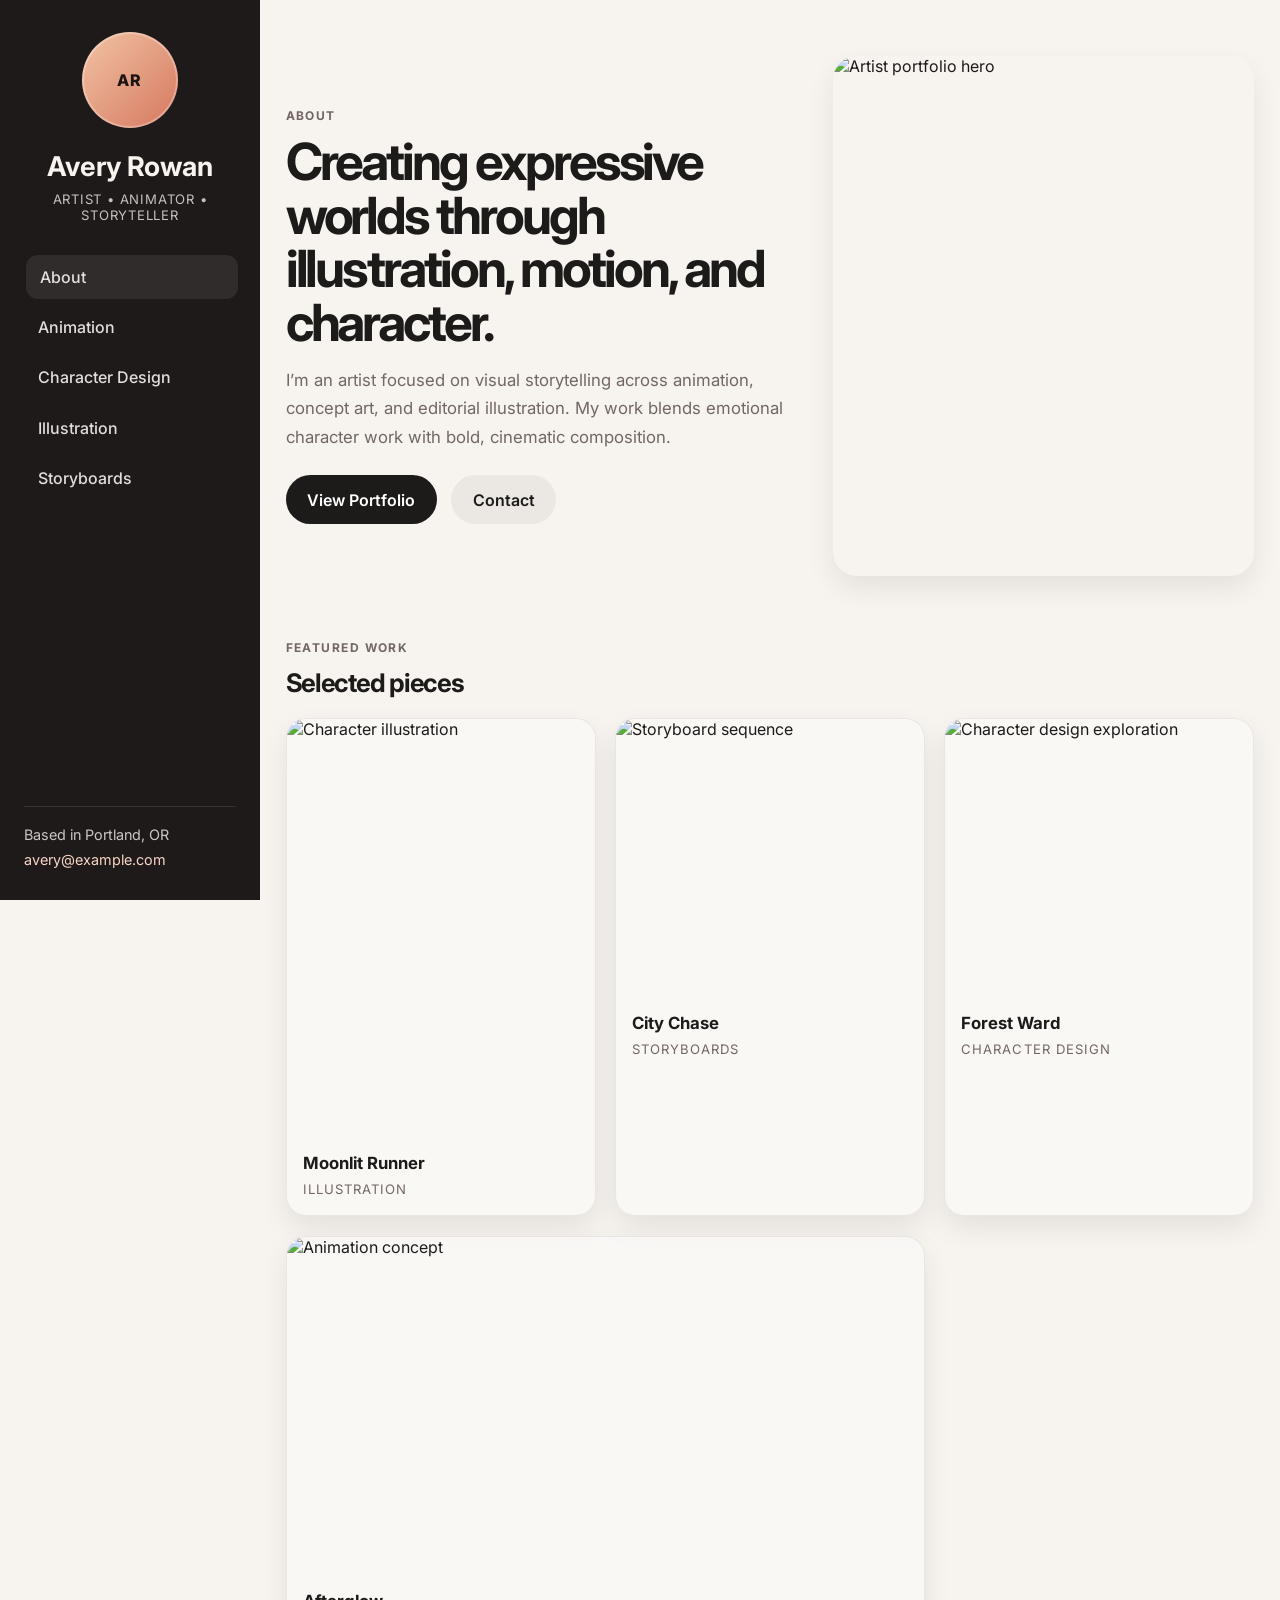
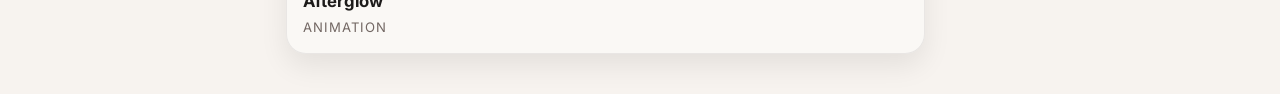
==== index.html @ f7b7458a "Code" ====
<!DOCTYPE html>
<html lang="en">
  <head>
    <meta charset="UTF-8" />
    <meta name="viewport" content="width=device-width, initial-scale=1.0" />
    <title>Avery Rowan | About</title>
    <link rel="preconnect" href="https://fonts.googleapis.com" />
    <link rel="preconnect" href="https://fonts.gstatic.com" crossorigin />
    <link
      href="https://fonts.googleapis.com/css2?family=Inter:wght@400;500;600;700;800&display=swap"
      rel="stylesheet"
    />
    <link rel="stylesheet" href="styles.css" />
  </head>
  <body>
    <div class="app-shell">
      <aside class="sidebar">
        <div class="avatar-wrap">
          <div class="avatar">AR</div>
        </div>

        <div class="brand-block">
          <h1>Avery Rowan</h1>
          <p>Artist • Animator • Storyteller</p>
        </div>

        <nav class="nav" aria-label="Main navigation">
          <a class="active" href="index.html">About</a>
          <a href="animation.html">Animation</a>
          <a href="character-design.html">Character Design</a>
          <a href="illustration.html">Illustration</a>
          <a href="storyboards.html">Storyboards</a>
        </nav>

        <div class="sidebar-meta">
          <p>Based in Portland, OR</p>
          <a href="mailto:avery@example.com">avery@example.com</a>
        </div>
      </aside>

      <main class="content">
        <header class="mobile-header">
          <div class="mobile-brand">
            <div class="avatar small">AR</div>
            <div>
              <strong>Avery Rowan</strong>
            </div>
          </div>
          <button class="nav-toggle" aria-label="Open menu">
            <span></span>
            <span></span>
            <span></span>
          </button>
        </header>

        <section class="hero">
          <div class="hero-copy">
            <p class="eyebrow">About</p>
            <h2>Creating expressive worlds through illustration, motion, and character.</h2>
            <p>
              I’m an artist focused on visual storytelling across animation, concept
              art, and editorial illustration. My work blends emotional character work
              with bold, cinematic composition.
            </p>
            <div class="cta-row">
              <a class="button primary" href="illustration.html">View Portfolio</a>
              <a class="button secondary" href="mailto:avery@example.com">Contact</a>
            </div>
          </div>

          <div class="hero-image">
            <img
              src="https://images.unsplash.com/photo-1524504388940-b1c1722653e1?auto=format&fit=crop&w=900&q=80"
              alt="Artist portfolio hero"
            />
          </div>
        </section>

        <section class="featured">
          <div class="section-heading">
            <p class="eyebrow">Featured Work</p>
            <h3>Selected pieces</h3>
          </div>

          <div class="gallery-grid">
            <article class="gallery-card tall">
              <img
                src="https://images.unsplash.com/photo-1516321165247-4aa89a48be28?auto=format&fit=crop&w=900&q=80"
                alt="Character illustration"
              />
              <div class="card-caption">
                <h4>Moonlit Runner</h4>
                <span>Illustration</span>
              </div>
            </article>

            <article class="gallery-card">
              <img
                src="https://images.unsplash.com/photo-1500530855697-b586d89ba3ee?auto=format&fit=crop&w=900&q=80"
                alt="Storyboard sequence"
              />
              <div class="card-caption">
                <h4>City Chase</h4>
                <span>Storyboards</span>
              </div>
            </article>

            <article class="gallery-card">
              <img
                src="https://images.unsplash.com/photo-1517849845537-4d257902454a?auto=format&fit=crop&w=900&q=80"
                alt="Character design exploration"
              />
              <div class="card-caption">
                <h4>Forest Ward</h4>
                <span>Character Design</span>
              </div>
            </article>

            <article class="gallery-card wide">
              <img
                src="https://images.unsplash.com/photo-1522202176988-66273c2fd55f?auto=format&fit=crop&w=1200&q=80"
                alt="Animation concept"
              />
              <div class="card-caption">
                <h4>Afterglow</h4>
                <span>Animation</span>
              </div>
            </article>
          </div>
        </section>
      </main>
    </div>

    <script src="script.js"></script>
  </body>
</html>
---- styles.css ----
:root {
  --bg: #f7f3ef;
  --panel: #f2e9e0;
  --sidebar: #1f1a1a;
  --sidebar-text: #f7f3ef;
  --muted: #726763;
  --text: #1d1b1a;
  --card-shadow: 0 12px 28px rgba(0, 0, 0, 0.08);
  --border: rgba(29, 27, 26, 0.08);
  --accent: #d5785f;
  --accent-soft: #eed6cb;
}

* {
  box-sizing: border-box;
}

html {
  scroll-behavior: smooth;
}

body {
  margin: 0;
  font-family: "Inter", sans-serif;
  background: var(--bg);
  color: var(--text);
}

img {
  max-width: 100%;
  display: block;
}

a {
  color: inherit;
  text-decoration: none;
}

button {
  font: inherit;
}

.app-shell {
  display: grid;
  grid-template-columns: 260px minmax(0, 1fr);
  min-height: 100vh;
}

.sidebar {
  background: var(--sidebar);
  color: var(--sidebar-text);
  padding: 2rem 1.5rem;
  position: sticky;
  top: 0;
  height: 100vh;
  display: flex;
  flex-direction: column;
}

.avatar-wrap {
  display: flex;
  justify-content: center;
  margin-bottom: 1.4rem;
}

.avatar {
  width: 96px;
  height: 96px;
  border-radius: 50%;
  background: linear-gradient(135deg, #f2c3a4, #d5785f);
  color: #1b1414;
  display: grid;
  place-items: center;
  font-weight: 800;
  letter-spacing: 0.08em;
  box-shadow: inset 0 0 0 2px rgba(255, 255, 255, 0.28);
}

.avatar.small {
  width: 48px;
  height: 48px;
  font-size: 0.8rem;
}

.brand-block {
  text-align: center;
  margin-bottom: 2rem;
}

.brand-block h1 {
  margin: 0;
  font-size: 1.7rem;
  font-weight: 700;
}

.brand-block p {
  margin: 0.45rem 0 0;
  color: rgba(247, 243, 239, 0.77);
  font-size: 0.82rem;
  letter-spacing: 0.06em;
  text-transform: uppercase;
}

.nav {
  display: flex;
  flex-direction: column;
  gap: 0.4rem;
  margin-bottom: auto;
}

.nav a {
  padding: 0.75rem 0.9rem;
  border-radius: 12px;
  color: rgba(247, 243, 239, 0.9);
  font-weight: 500;
  transition: background 0.2s ease, transform 0.2s ease;
}

.nav a:hover,
.nav a.active {
  background: rgba(255, 255, 255, 0.08);
  transform: translateX(2px);
}

.sidebar-meta {
  margin-top: 2rem;
  border-top: 1px solid rgba(255, 255, 255, 0.1);
  padding-top: 1.2rem;
  color: rgba(247, 243, 239, 0.8);
  font-size: 0.9rem;
}

.sidebar-meta p {
  margin: 0 0 0.5rem;
}

.sidebar-meta a {
  color: #f7d5c6;
}

.content {
  padding: 2.5rem clamp(1rem, 2vw, 2rem);
}

.mobile-header {
  display: none;
  align-items: center;
  justify-content: space-between;
  padding: 0.75rem 0 1.2rem;
}

.mobile-brand {
  display: flex;
  align-items: center;
  gap: 0.8rem;
}

.nav-toggle {
  width: 46px;
  height: 46px;
  border: 1px solid var(--border);
  background: rgba(255, 255, 255, 0.45);
  border-radius: 12px;
  display: flex;
  flex-direction: column;
  justify-content: center;
  align-items: center;
  gap: 5px;
  cursor: pointer;
}

.nav-toggle span {
  display: block;
  width: 18px;
  height: 2px;
  background: var(--text);
  border-radius: 999px;
}

.hero {
  display: grid;
  grid-template-columns: 1.1fr 0.9fr;
  gap: 2rem;
  align-items: center;
  padding: 1rem 0 2rem;
}

.eyebrow {
  margin: 0 0 0.75rem;
  text-transform: uppercase;
  letter-spacing: 0.12em;
  color: var(--muted);
  font-size: 0.75rem;
  font-weight: 700;
}

.hero-copy h2,
.page-intro h2 {
  margin: 0;
  font-size: clamp(2rem, 4vw, 3.4rem);
  line-height: 1.05;
  letter-spacing: -0.06em;
}

.hero-copy p:not(.eyebrow) {
  margin-top: 1rem;
  color: var(--muted);
  font-size: 1.05rem;
  line-height: 1.7;
}

.cta-row {
  display: flex;
  flex-wrap: wrap;
  gap: 0.9rem;
  margin-top: 1.5rem;
}

.button {
  display: inline-flex;
  align-items: center;
  justify-content: center;
  padding: 0.9rem 1.35rem;
  border-radius: 999px;
  font-weight: 600;
  transition: transform 0.2s ease, opacity 0.2s ease;
}

.button:hover {
  transform: translateY(-1px);
}

.button.primary {
  background: var(--text);
  color: #fff;
}

.button.secondary {
  background: rgba(29, 27, 26, 0.05);
  color: var(--text);
}

.hero-image img {
  width: 100%;
  height: 520px;
  object-fit: cover;
  border-radius: 24px;
  box-shadow: var(--card-shadow);
}

.featured,
.about,
.page-intro {
  margin-top: 2rem;
}

.section-heading {
  margin-bottom: 1.25rem;
}

.section-heading h3 {
  margin: 0;
  font-size: clamp(1.5rem, 2vw, 2.1rem);
  letter-spacing: -0.05em;
}

.gallery-grid {
  display: grid;
  grid-template-columns: repeat(3, minmax(0, 1fr));
  gap: 1.2rem;
}

.gallery-card {
  background: rgba(255, 255, 255, 0.4);
  border: 1px solid var(--border);
  border-radius: 20px;
  overflow: hidden;
  box-shadow: var(--card-shadow);
}

.gallery-card img {
  width: 100%;
  height: 280px;
  object-fit: cover;
}

.gallery-card.tall img {
  height: 420px;
}

.gallery-card.wide {
  grid-column: span 2;
}

.gallery-card.wide img {
  height: 340px;
}

.card-caption {
  padding: 0.9rem 1rem 1.1rem;
}

.card-caption h4 {
  margin: 0 0 0.28rem;
  font-size: 1.05rem;
}

.card-caption span {
  color: var(--muted);
  font-size: 0.82rem;
  text-transform: uppercase;
  letter-spacing: 0.08em;
}

.about-grid {
  display: grid;
  grid-template-columns: repeat(2, minmax(0, 1fr));
  gap: 1.2rem;
  margin-top: 1.2rem;
}

.about-grid > div {
  background: rgba(255, 255, 255, 0.4);
  border: 1px solid var(--border);
  border-radius: 20px;
  padding: 1.3rem;
}

.about-grid h4 {
  margin-top: 0;
  font-size: 1.15rem;
}

.about-grid p {
  margin: 0;
  color: var(--muted);
  line-height: 1.7;
}

.portfolio {
  margin-top: 1rem;
}

@media (max-width: 980px) {
  .app-shell {
    grid-template-columns: 1fr;
  }

  .sidebar {
    position: relative;
    height: auto;
    padding-bottom: 1rem;
  }

  .nav {
    display: none;
  }

  .sidebar.open .nav {
    display: flex;
    margin-top: 1rem;
  }

  .sidebar-meta {
    margin-top: 1.2rem;
  }

  .mobile-header {
    display: flex;
  }

  .hero {
    grid-template-columns: 1fr;
  }

  .gallery-grid {
    grid-template-columns: repeat(2, minmax(0, 1fr));
  }

  .gallery-card.wide {
    grid-column: span 2;
  }
}

@media (max-width: 640px) {
  .content {
    padding-top: 1rem;
  }

  .gallery-grid,
  .about-grid {
    grid-template-columns: 1fr;
  }

  .gallery-card.wide {
    grid-column: span 1;
  }

  .hero-image img {
    height: 320px;
  }
}
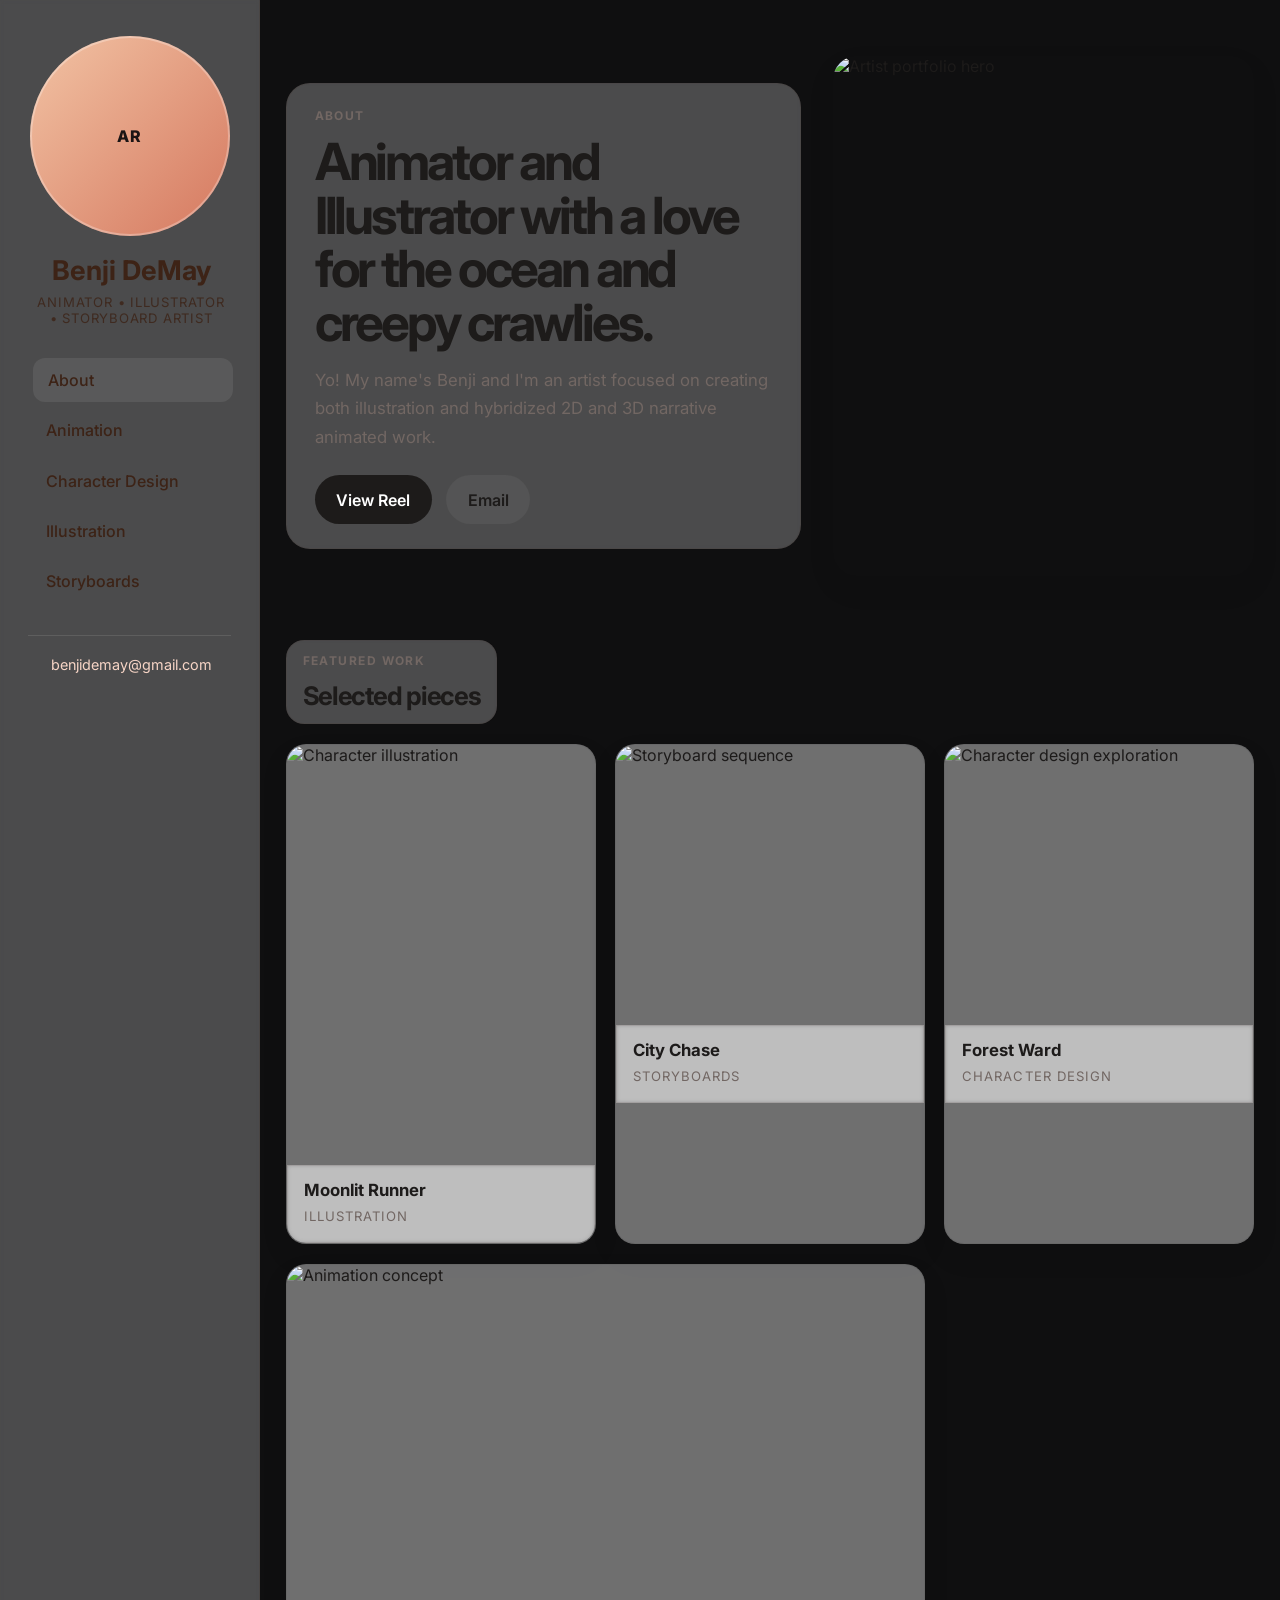
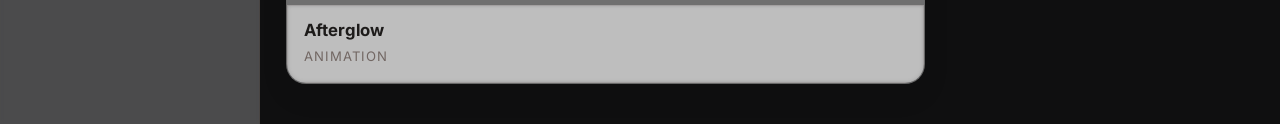
==== commit 37a5e8dd: "Updates" ====
--- a/index.html
+++ b/index.html
@@ -3,7 +3,7 @@
   <head>
     <meta charset="UTF-8" />
     <meta name="viewport" content="width=device-width, initial-scale=1.0" />
-    <title>Avery Rowan | About</title>
+    <title>Benji DeMay | About</title>
     <link rel="preconnect" href="https://fonts.googleapis.com" />
     <link rel="preconnect" href="https://fonts.gstatic.com" crossorigin />
     <link
@@ -20,8 +20,8 @@
         </div>
 
         <div class="brand-block">
-          <h1>Avery Rowan</h1>
-          <p>Artist • Animator • Storyteller</p>
+          <h1>Benji DeMay</h1>
+          <p>Animator • Illustrator • Storyboard Artist</p>
         </div>
 
         <nav class="nav" aria-label="Main navigation">
@@ -32,46 +32,59 @@
           <a href="storyboards.html">Storyboards</a>
         </nav>
 
-        <div class="sidebar-meta">
-          <p>Based in Portland, OR</p>
-          <a href="mailto:avery@example.com">avery@example.com</a>
+           <div class="sidebar-meta">
+        
+         <center> <a href="mailto:benjidemay@gmail.com">benjidemay@gmail.com</a></center>
         </div>
       </aside>
 
       <main class="content">
-        <header class="mobile-header">
-          <div class="mobile-brand">
-            <div class="avatar small">AR</div>
-            <div>
-              <strong>Avery Rowan</strong>
-            </div>
-          </div>
-          <button class="nav-toggle" aria-label="Open menu">
-            <span></span>
-            <span></span>
-            <span></span>
-          </button>
-        </header>
+    <header class="mobile-header">
+  <button class="nav-toggle" aria-label="Open menu">
+    <span></span>
+    <span></span>
+    <span></span>
+  </button>
+</header>
 
         <section class="hero">
-          <div class="hero-copy">
+          <div class="hero-copy"> 
+            
             <p class="eyebrow">About</p>
-            <h2>Creating expressive worlds through illustration, motion, and character.</h2>
+            <h2>Animator and Illustrator with a love for the ocean and creepy crawlies.</h2>
             <p>
-              I’m an artist focused on visual storytelling across animation, concept
-              art, and editorial illustration. My work blends emotional character work
-              with bold, cinematic composition.
+              Yo! My name's Benji and I'm an artist focused on creating both illustration and hybridized 2D and 3D narrative animated work.
             </p>
             <div class="cta-row">
-              <a class="button primary" href="illustration.html">View Portfolio</a>
-              <a class="button secondary" href="mailto:avery@example.com">Contact</a>
+              <a class="button primary" href="animation.html">View Reel</a>
+              <a class="button secondary" href="mailto:benjidemay@gmail.com">Email</a>
             </div>
+            
           </div>
 
           <div class="hero-image">
+            
             <img
               src="https://images.unsplash.com/photo-1524504388940-b1c1722653e1?auto=format&fit=crop&w=900&q=80"
-              alt="Artist portfolio hero"
+              alt="Artist portfolio hero" @media (max-width: 980px) {
+  .hero {
+    grid-template-columns: 1fr 1fr;
+    gap: 1rem;
+    align-items: center;
+  }
+
+  .hero-copy {
+    order: 1;
+  }
+
+  .hero-image {
+    order: 2;
+  }
+
+  .hero-image img {
+    height: 260px;
+  }
+}
             />
           </div>
         </section>
--- a/styles.css
+++ b/styles.css
@@ -22,8 +22,17 @@
 body {
   margin: 0;
   font-family: "Inter", sans-serif;
-  background: var(--bg);
   color: var(--text);
+  background-color: #0f0f10;
+ 
+
+  /* fixed background image, 1920x1080-style crop */
+  background-image:
+    url("https://github.com/PalmettoPeril/Benji-DeMay-Portfolio/blob/main/sketchbg.png?raw=true");
+  background-position: center center;
+  background-repeat: no-repeat;
+  background-size: cover;
+  background-attachment: fixed;
 }
 
 img {
@@ -47,25 +56,91 @@
 }
 
 .sidebar {
-  background: var(--sidebar);
-  color: var(--sidebar-text);
-  padding: 2rem 1.5rem;
-  position: sticky;
-  top: 0;
-  height: 100vh;
-  display: flex;
-  flex-direction: column;
+  background: rgba(255, 255, 255, 0.25);
+  backdrop-filter: blur(2px);
+  -webkit-backdrop-filter: blur(2px);
+  border-right: 1px solid rgba(61, 35, 22, 0.15);
+  color: #3d2316;
+
+  padding-top: 2.25rem;
+  padding-left: 1.75rem;
+  padding-right: 1.75rem;
 }
 
 .avatar-wrap {
   display: flex;
   justify-content: center;
-  margin-bottom: 1.4rem;
+  align-items: center;
+  width: 100%;
+}
+
+.mobile-header {
+  display: flex;
+  align-items: center;
+  justify-content: center;
+  position: relative;
+  width: 100%;
+}
+
+.mobile-brand {
+  display: flex;
+  align-items: center;
+  justify-content: center;
+  gap: 0.8rem;
+  flex: 1;
+}
+
+.nav-toggle {
+  position: absolute;
+  right: 0;
+}
+
+.brand-block {
+  text-align: left;
+  margin-top: 1.1rem;
+  margin-left: 0.2rem;
+}
+
+.nav {
+  margin-top: 1.5rem;
+  padding-left: 0.2rem;
+}
+
+.sidebar-meta {
+  margin-top: 2rem;
+  padding-left: 0.2rem;
+  border-top: 1px solid rgba(61, 35, 22, 0.12);
+}
+
+.brand-block h1,
+.brand-block p,
+.nav a,
+.sidebar-meta,
+.sidebar-meta a {
+  color: #3d2316;
+}
+
+.brand-block p {
+  opacity: 0.8;
+}
+
+.nav a {
+  color: #3d2316;
+}
+
+.nav a:hover,
+.nav a.active {
+  background: rgba(61, 35, 22, 0.08);
+  color: #3d2316;
+}
+
+.sidebar-meta a {
+  color: #3d2316;
 }
 
 .avatar {
-  width: 96px;
-  height: 96px;
+  width: 200px;
+  height: 200px;
   border-radius: 50%;
   background: linear-gradient(135deg, #f2c3a4, #d5785f);
   color: #1b1414;
@@ -95,7 +170,7 @@
 
 .brand-block p {
   margin: 0.45rem 0 0;
-  color: rgba(247, 243, 239, 0.77);
+  color: #3d2316;
   font-size: 0.82rem;
   letter-spacing: 0.06em;
   text-transform: uppercase;
@@ -111,7 +186,7 @@
 .nav a {
   padding: 0.75rem 0.9rem;
   border-radius: 12px;
-  color: rgba(247, 243, 239, 0.9);
+  color: #3d2316;
   font-weight: 500;
   transition: background 0.2s ease, transform 0.2s ease;
 }
@@ -126,7 +201,7 @@
   margin-top: 2rem;
   border-top: 1px solid rgba(255, 255, 255, 0.1);
   padding-top: 1.2rem;
-  color: rgba(247, 243, 239, 0.8);
+  color: #3d2316;
   font-size: 0.9rem;
 }
 
@@ -208,6 +283,47 @@
   font-size: 1.05rem;
   line-height: 1.7;
 }
+.hero-copy,
+.page-intro,
+.section-heading,
+.gallery-card,
+.about-grid > div,
+.card-caption {
+  background: rgba(255, 255, 255, 0.25);
+  backdrop-filter: blur(2px);
+  -webkit-backdrop-filter: blur(2px);
+  border: 1px solid rgba(61, 35, 22, 0.08);
+}
+
+.hero-copy {
+  padding: 1.5rem 1.75rem;
+  border-radius: 24px;
+}
+
+.page-intro {
+  padding: 1.25rem 1.5rem;
+  border-radius: 22px;
+}
+
+.section-heading {
+  padding: 0.75rem 1rem;
+  border-radius: 18px;
+  display: inline-block;
+}
+
+.gallery-card {
+  background: rgba(255, 255, 255, 0.25);
+}
+
+.card-caption {
+  border-top: 1px solid rgba(61, 35, 22, 0.08);
+  border-radius: 0;
+}
+
+.about-grid > div {
+  border-radius: 20px;
+  padding: 1.3rem;
+}
 
 .cta-row {
   display: flex;
@@ -236,7 +352,7 @@
 }
 
 .button.secondary {
-  background: rgba(29, 27, 26, 0.05);
+  background: rgba(255, 245, 241, 0.05);
   color: var(--text);
 }
 
@@ -386,6 +502,57 @@
   .content {
     padding-top: 1rem;
   }
+  .content {
+  background: rgba(255, 255, 255, 0.12);
+  border-radius: 0;
+}
+
+.hero-copy,
+.page-intro,
+.section-heading,
+.gallery-card,
+.about-grid > div,
+.card-caption {
+  background: rgba(255, 255, 255, 0.25);
+  backdrop-filter: blur(2px);
+  -webkit-backdrop-filter: blur(2px);
+  border: 1px solid rgba(61, 35, 22, 0.08);
+}
+
+.hero-copy {
+  padding: 1.5rem 1.75rem;
+  border-radius: 24px;
+}
+
+.page-intro {
+  padding: 1.25rem 1.5rem;
+  border-radius: 22px;
+}
+
+.section-heading {
+  padding: 0.75rem 1rem;
+  border-radius: 18px;
+  display: inline-block;
+}
+
+.gallery-card {
+  background: rgba(255, 255, 255, 0.25);
+}
+
+.gallery-card img {
+  background: rgba(255, 255, 255, 0.2);
+}
+
+.card-caption {
+  border-top: 1px solid rgba(61, 35, 22, 0.08);
+  border-radius: 0;
+}
+
+.about-grid > div {
+  border-radius: 20px;
+  padding: 1.3rem;
+}
+
 
   .gallery-grid,
   .about-grid {
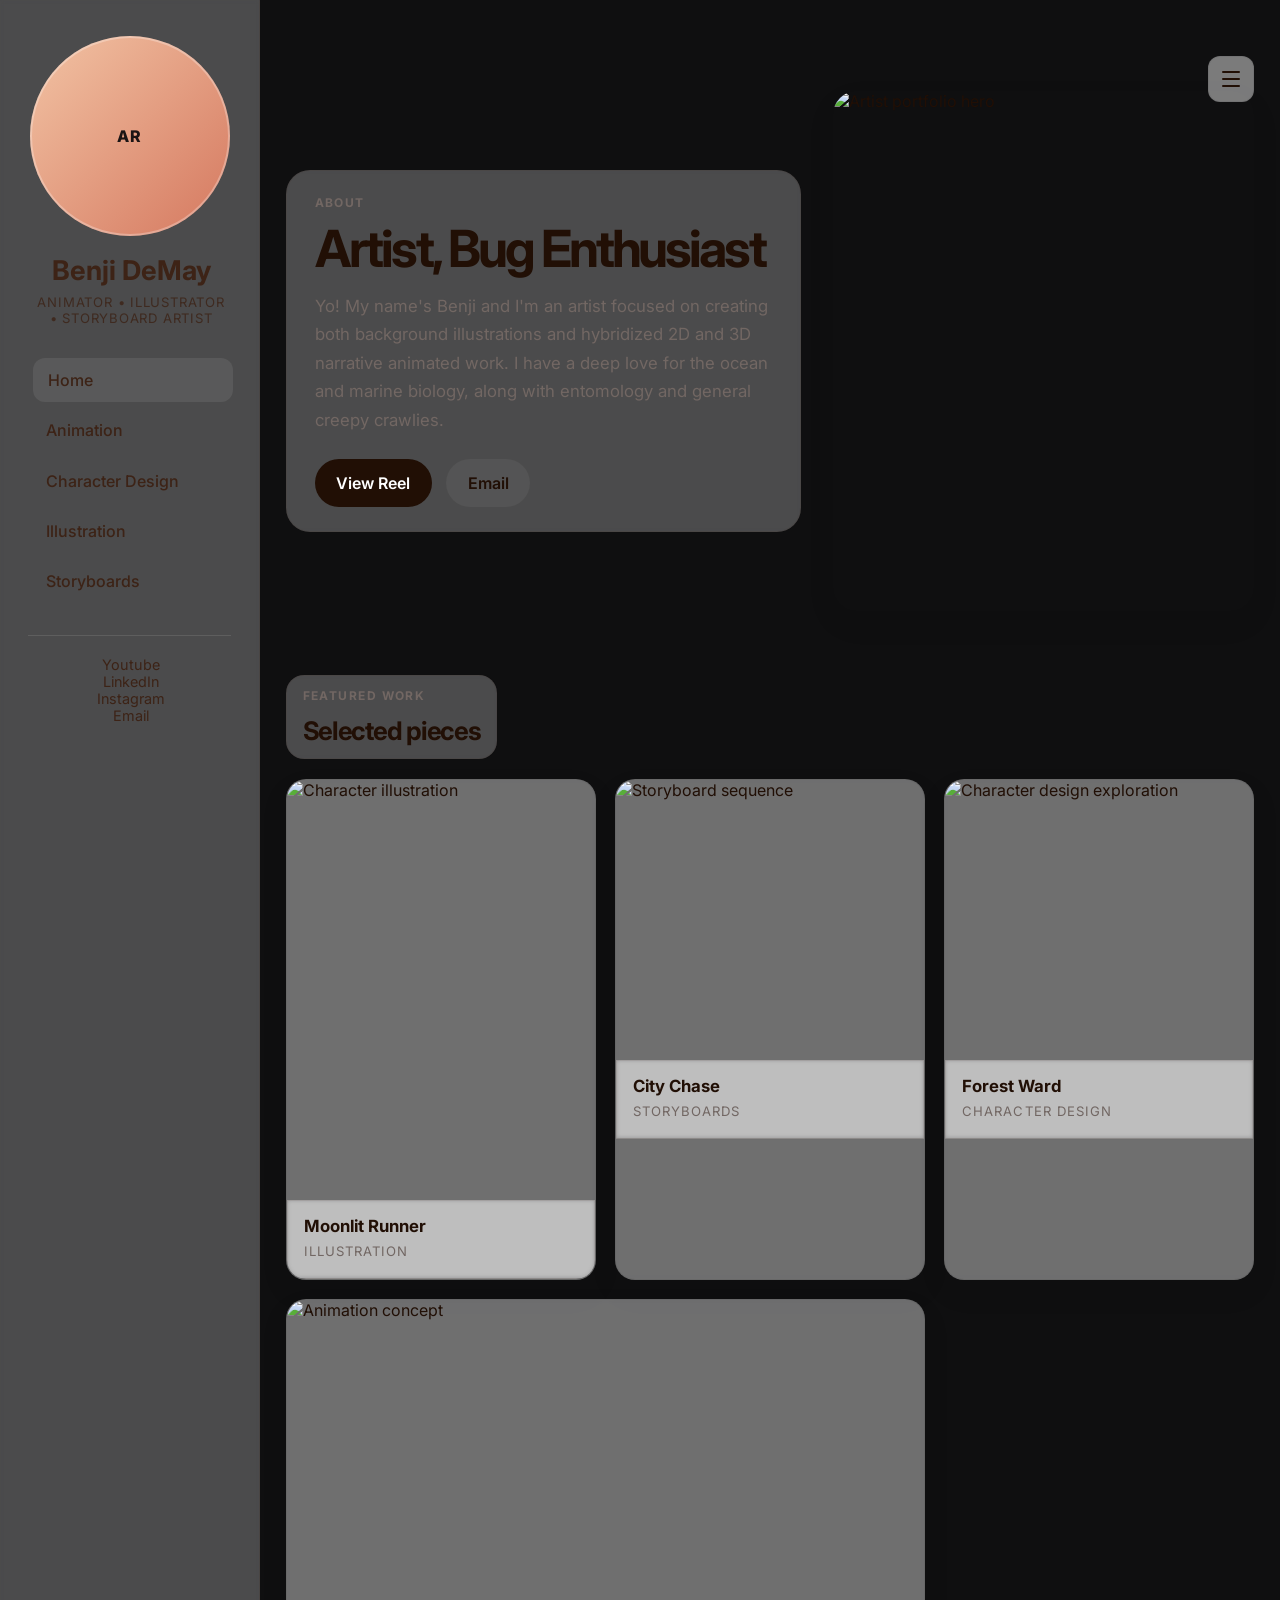
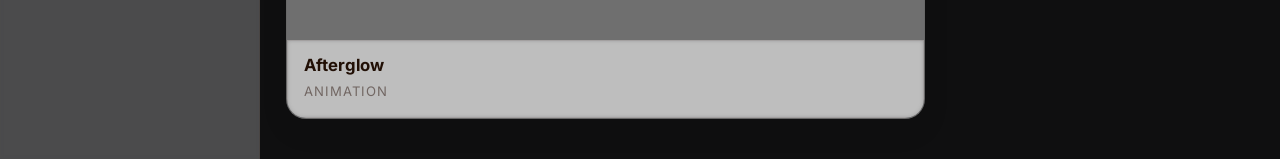
==== commit de14257f: "Update" ====
--- a/index.html
+++ b/index.html
@@ -25,7 +25,7 @@
         </div>
 
         <nav class="nav" aria-label="Main navigation">
-          <a class="active" href="index.html">About</a>
+          <a class="active" href="index.html">Home</a>
           <a href="animation.html">Animation</a>
           <a href="character-design.html">Character Design</a>
           <a href="illustration.html">Illustration</a>
@@ -34,7 +34,10 @@
 
            <div class="sidebar-meta">
         
-         <center> <a href="mailto:benjidemay@gmail.com">benjidemay@gmail.com</a></center>
+         <center> <a href="https://www.youtube.com/@palmettoperil6049">Youtube</a></center>
+         <center> <a href="https://www.linkedin.com/in/benji-demay-235401294/">LinkedIn</a></center>
+         <center> <a href="https://www.instagram.com/palmettoperil/?hl=en">Instagram</a></center>
+         <center> <a href="mailto:benjidemay@gmail.com">Email</a></center>
         </div>
       </aside>
 
@@ -51,9 +54,10 @@
           <div class="hero-copy"> 
             
             <p class="eyebrow">About</p>
-            <h2>Animator and Illustrator with a love for the ocean and creepy crawlies.</h2>
+            <h2>Artist, Bug Enthusiast</h2>
             <p>
-              Yo! My name's Benji and I'm an artist focused on creating both illustration and hybridized 2D and 3D narrative animated work.
+              Yo! My name's Benji and I'm an artist focused on creating both background illustrations and hybridized 2D and 3D narrative animated work.
+              I have a deep love for the ocean and marine biology, along with entomology and general creepy crawlies.
             </p>
             <div class="cta-row">
               <a class="button primary" href="animation.html">View Reel</a>
--- a/styles.css
+++ b/styles.css
@@ -2,14 +2,15 @@
   --bg: #f7f3ef;
   --panel: #f2e9e0;
   --sidebar: #1f1a1a;
-  --sidebar-text: #f7f3ef;
+  --sidebar-text:#1f1a1a;
   --muted: #726763;
-  --text: #1d1b1a;
+  --text: hwb(21 2% 87%);
   --card-shadow: 0 12px 28px rgba(0, 0, 0, 0.08);
   --border: rgba(29, 27, 26, 0.08);
   --accent: #d5785f;
-  --accent-soft: #eed6cb;
-}
+  --accent-soft: #1f1a1a;
+}
+
 
 * {
   box-sizing: border-box;
@@ -53,6 +54,17 @@
   display: grid;
   grid-template-columns: 260px minmax(0, 1fr);
   min-height: 100vh;
+}
+.sidebar-meta a,
+.nav a,
+.brand-block a {
+  color: #1b1414;
+}
+
+.sidebar-meta a:hover,
+.nav a:hover,
+.brand-block a:hover {
+  color: #bade1a;
 }
 
 .sidebar {
@@ -210,7 +222,7 @@
 }
 
 .sidebar-meta a {
-  color: #f7d5c6;
+  color: #3d2316;
 }
 
 .content {
@@ -218,10 +230,45 @@
 }
 
 .mobile-header {
+  display: block;
+  padding: 1rem 0 1.2rem;
+  text-align: center;
+}
+
+.mobile-header .avatar-wrap {
+  display: flex;
+  justify-content: center;
+  margin-bottom: 1rem;
+}
+
+.mobile-nav {
+  display: flex;
+  flex-direction: column;
+  gap: 0.5rem;
+  width: 100%;
+  background: rgba(255, 255, 255, 0.5);
+  backdrop-filter: blur(8px);
+  -webkit-backdrop-filter: blur(8px);
+  border: 1px solid rgba(61, 35, 22, 0.12);
+  border-radius: 18px;
+  padding: 0.75rem;
+}
+
+.mobile-nav a {
+  display: block;
+  text-align: center;
+  padding: 0.8rem 1rem;
+  color: #1f1a1a;
+  border-radius: 12px;
+}
+
+.mobile-nav a:hover,
+.mobile-nav a.active {
+  background: rgba(61, 35, 22, 0.08);
+}
+
+.nav-toggle {
   display: none;
-  align-items: center;
-  justify-content: space-between;
-  padding: 0.75rem 0 1.2rem;
 }
 
 .mobile-brand {
@@ -566,4 +613,88 @@
   .hero-image img {
     height: 320px;
   }
+ .video-row {
+  display: grid;
+  grid-template-columns: repeat(2, minmax(0, 1fr));
+  gap: 1.2rem;
+  margin-bottom: 1.2rem;
+}
+
+.gallery-card {
+  display: flex;
+  flex-direction: column;
+  height: 100%;
+  overflow: hidden;
+}
+
+.video-link {
+  position: relative;
+  display: block;
+  width: 100%;
+  height: 420px;
+  overflow: hidden;
+}
+
+.video-link img {
+  width: 100%;
+  height: 100%;
+  object-fit: cover;
+  display: block;
+}
+
+.card-caption {
+  margin-top: auto;
+  padding: 0.9rem 1rem 1.1rem;
+}
+}
+
+.video-link {
+  position: relative;
+  display: block;
+  width: 100%;
+  height: 420px;
+  overflow: hidden;
+  line-height: 0;
+}
+
+.video-link img {
+  width: 100%;
+  height: 100%;
+  object-fit: cover;
+  display: block;
+  vertical-align: top;
+}
+
+.play-button {
+  position: absolute;
+  inset: 50% auto auto 50%;
+  transform: translate(-50%, -50%);
+  width: 64px;
+  height: 64px;
+  border-radius: 50%;
+  background: rgba(255, 255, 255, 0.75);
+  color: #1d1b1a;
+  display: grid;
+  place-items: center;
+  font-size: 1.8rem;
+  font-weight: 700;
+  box-shadow: 0 10px 25px rgba(0, 0, 0, 0.16);
+}
+@media (min-width: 901px) {
+  .video-row {
+    display: grid;
+    grid-template-columns: repeat(2, minmax(0, 1fr));
+    gap: 1.2rem;
+    margin-bottom: 1.2rem;
+  }
+}
+
+@media (max-width: 900px) {
+  .video-row {
+    display: block;
+  }
+
+  .video-row > .gallery-card {
+    margin-bottom: 1.2rem;
+  }
 }
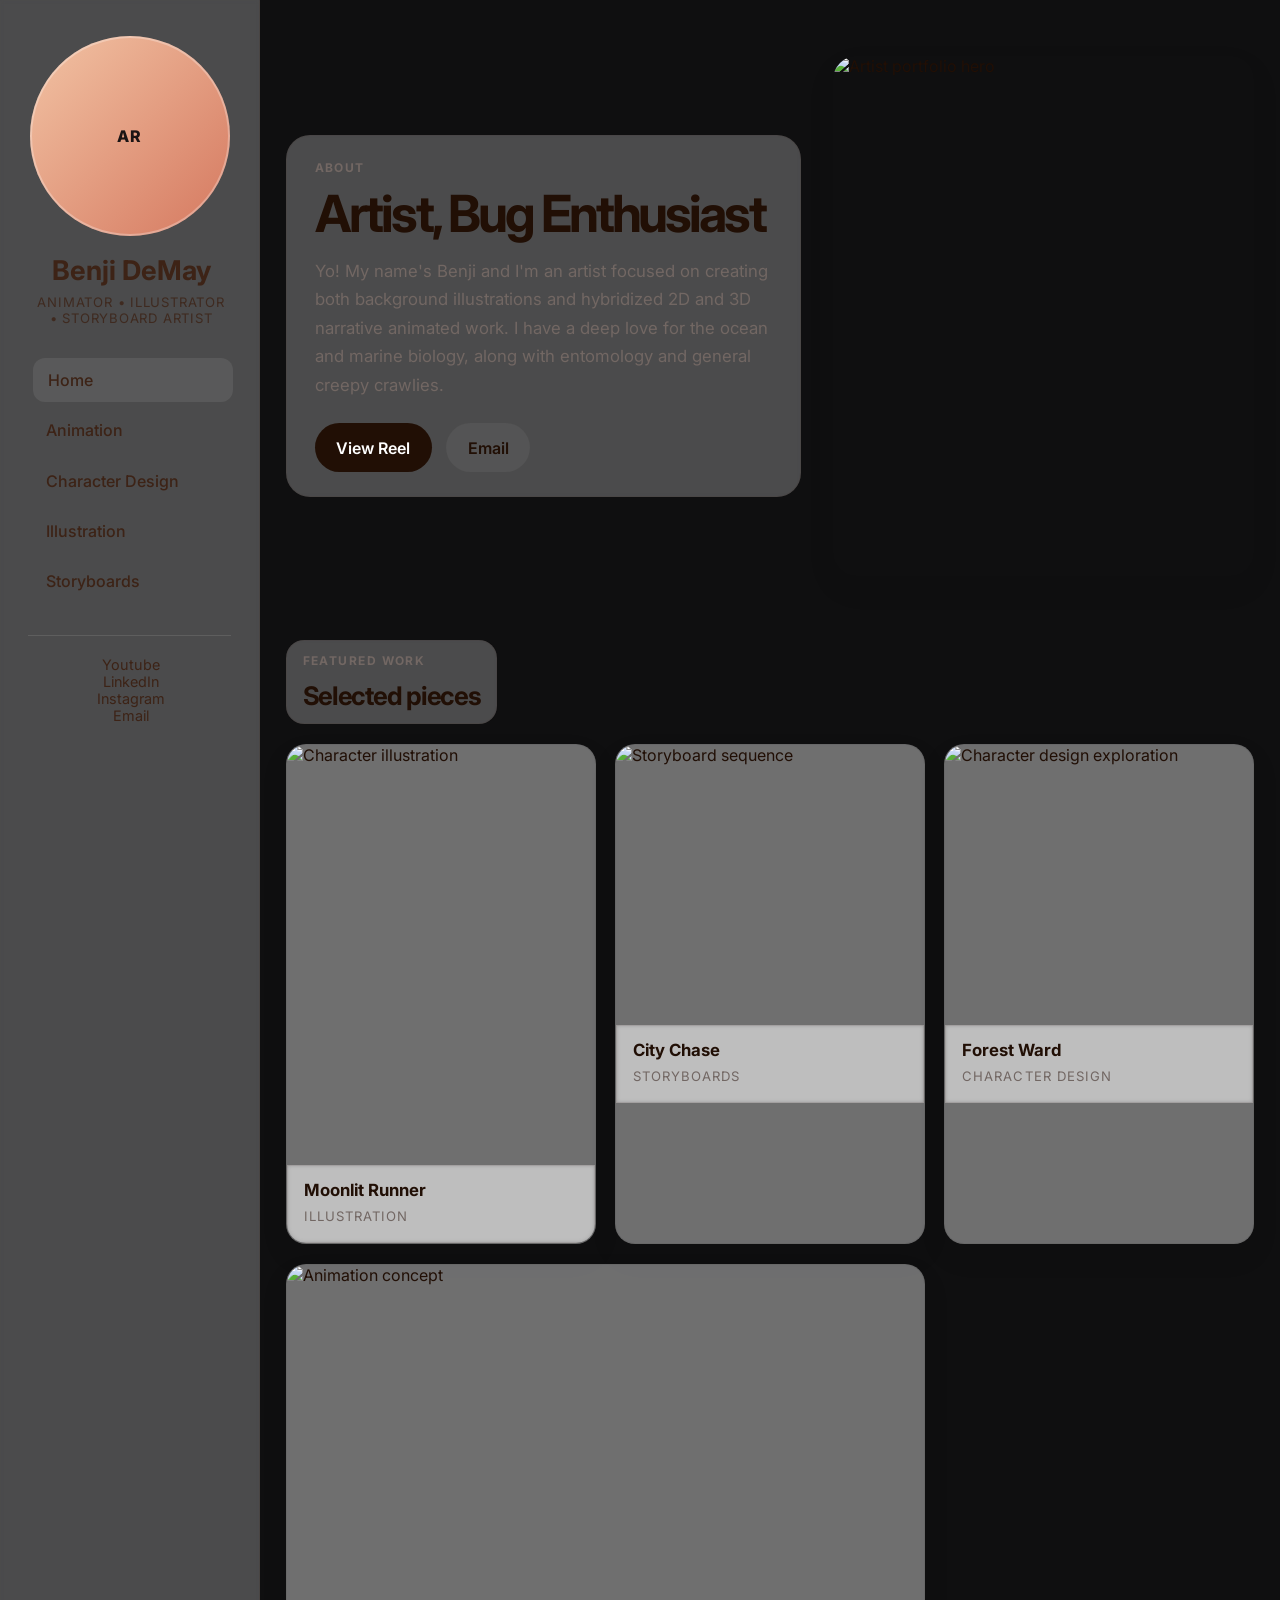
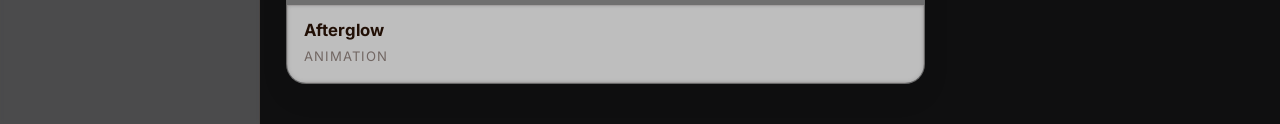
==== commit 9fdd47a5: "Update" ====
--- a/index.html
+++ b/index.html
@@ -54,8 +54,8 @@
           <div class="hero-copy"> 
             
             <p class="eyebrow">About</p>
-            <h2>Artist, Bug Enthusiast</h2>
-            <p>
+            <h2>Artist, Bug Enthusiast</h2> 
+            <p class="intro-text">
               Yo! My name's Benji and I'm an artist focused on creating both background illustrations and hybridized 2D and 3D narrative animated work.
               I have a deep love for the ocean and marine biology, along with entomology and general creepy crawlies.
             </p>
--- a/styles.css
+++ b/styles.css
@@ -315,7 +315,9 @@
   font-size: 0.75rem;
   font-weight: 700;
 }
-
+.hero-copy .intro-text {
+  color: rgba(61, 35, 22, 0.08);
+}
 .hero-copy h2,
 .page-intro h2 {
   margin: 0;
@@ -324,11 +326,14 @@
   letter-spacing: -0.06em;
 }
 
-.hero-copy p:not(.eyebrow) {
+.hero-copy p.intro-text {
+  color: color: #2b1509 !important;
+
   margin-top: 1rem;
   color: var(--muted);
   font-size: 1.05rem;
   line-height: 1.7;
+
 }
 .hero-copy,
 .page-intro,
@@ -529,8 +534,28 @@
   }
 
   .mobile-header {
+  display: none;
+}
+
+.nav-toggle {
+  display: none;
+}
+
+@media (max-width: 980px) {
+  .mobile-header {
     display: flex;
   }
+
+  .nav-toggle {
+    display: flex;
+  }
+}
+@media (min-width: 981px) {
+  .mobile-header,
+  .nav-toggle {
+    display: none !important;
+  }
+}
 
   .hero {
     grid-template-columns: 1fr;
@@ -553,6 +578,7 @@
   background: rgba(255, 255, 255, 0.12);
   border-radius: 0;
 }
+
 
 .hero-copy,
 .page-intro,
@@ -625,6 +651,65 @@
   flex-direction: column;
   height: 100%;
   overflow: hidden;
+}
+.gallery-card a {
+  display: block;
+  cursor: pointer;
+}
+
+.gallery-card img {
+  transition: transform 0.2s ease, opacity 0.2s ease;
+}
+
+.gallery-card a:hover img {
+  transform: scale(1.01);
+  opacity: 0.96;
+}
+
+.lightbox {
+  position: fixed;
+  inset: 0;
+  background: rgba(0, 0, 0, 0.82);
+  display: none;
+  align-items: center;
+  justify-content: center;
+  z-index: 9999;
+  padding: 2rem;
+}
+
+.lightbox.open {
+  display: flex;
+}
+
+.lightbox img {
+  max-width: min(92vw, 1200px);
+  max-height: 90vh;
+  object-fit: contain;
+  border-radius: 16px;
+  box-shadow: 0 24px 50px rgba(0, 0, 0, 0.35);
+}
+
+.lightbox-close {
+  position: absolute;
+  top: 1.25rem;
+  right: 1.5rem;
+  border: none;
+  background: rgba(255, 255, 255, 0.12);
+  color: white;
+  width: 42px;
+  height: 42px;
+  border-radius: 50%;
+  font-size: 2rem;
+  line-height: 1;
+  cursor: pointer;
+}
+
+@media (min-width: 981px) {
+  .mobile-header,
+  .mobile-brand,
+  .nav-toggle {
+    display: none !important;
+  }
 }
 
 .video-link {
@@ -697,4 +782,11 @@
   .video-row > .gallery-card {
     margin-bottom: 1.2rem;
   }
-}+}
+@media (min-width: 981px) {
+  .mobile-header,
+  .mobile-brand,
+  .nav-toggle {
+    display: none !important;
+  }
+}
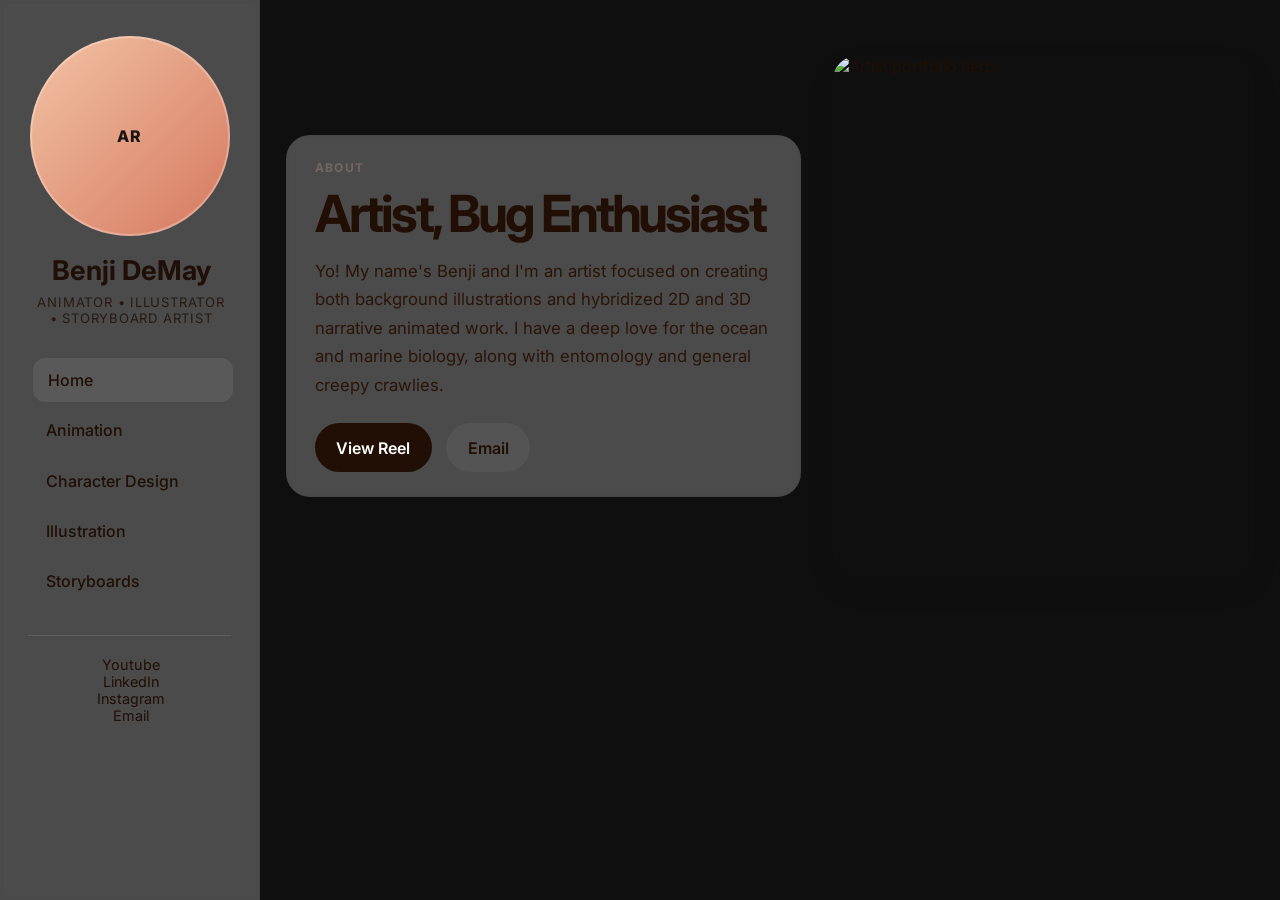
==== commit 2cd96eb8: "additions" ====
--- a/index.html
+++ b/index.html
@@ -93,58 +93,7 @@
           </div>
         </section>
 
-        <section class="featured">
-          <div class="section-heading">
-            <p class="eyebrow">Featured Work</p>
-            <h3>Selected pieces</h3>
-          </div>
-
-          <div class="gallery-grid">
-            <article class="gallery-card tall">
-              <img
-                src="https://images.unsplash.com/photo-1516321165247-4aa89a48be28?auto=format&fit=crop&w=900&q=80"
-                alt="Character illustration"
-              />
-              <div class="card-caption">
-                <h4>Moonlit Runner</h4>
-                <span>Illustration</span>
-              </div>
-            </article>
-
-            <article class="gallery-card">
-              <img
-                src="https://images.unsplash.com/photo-1500530855697-b586d89ba3ee?auto=format&fit=crop&w=900&q=80"
-                alt="Storyboard sequence"
-              />
-              <div class="card-caption">
-                <h4>City Chase</h4>
-                <span>Storyboards</span>
-              </div>
-            </article>
-
-            <article class="gallery-card">
-              <img
-                src="https://images.unsplash.com/photo-1517849845537-4d257902454a?auto=format&fit=crop&w=900&q=80"
-                alt="Character design exploration"
-              />
-              <div class="card-caption">
-                <h4>Forest Ward</h4>
-                <span>Character Design</span>
-              </div>
-            </article>
-
-            <article class="gallery-card wide">
-              <img
-                src="https://images.unsplash.com/photo-1522202176988-66273c2fd55f?auto=format&fit=crop&w=1200&q=80"
-                alt="Animation concept"
-              />
-              <div class="card-caption">
-                <h4>Afterglow</h4>
-                <span>Animation</span>
-              </div>
-            </article>
-          </div>
-        </section>
+       
       </main>
     </div>
 
--- a/styles.css
+++ b/styles.css
@@ -1,14 +1,14 @@
 :root {
   --bg: #f7f3ef;
   --panel: #f2e9e0;
-  --sidebar: #1f1a1a;
-  --sidebar-text:#1f1a1a;
+  --sidebar: #200f06;
+  --sidebar-text:#200f06;
   --muted: #726763;
   --text: hwb(21 2% 87%);
   --card-shadow: 0 12px 28px rgba(0, 0, 0, 0.08);
   --border: rgba(29, 27, 26, 0.08);
   --accent: #d5785f;
-  --accent-soft: #1f1a1a;
+  --accent-soft:#200f06;
 }
 
 
@@ -29,13 +29,21 @@
 
   /* fixed background image, 1920x1080-style crop */
   background-image:
-    url("https://github.com/PalmettoPeril/Benji-DeMay-Portfolio/blob/main/sketchbg.png?raw=true");
+    url("https://github.com/PalmettoPeril/Benji-DeMay-Portfolio/blob/main/sketchbg.webp?raw=true");
   background-position: center center;
   background-repeat: no-repeat;
   background-size: cover;
   background-attachment: fixed;
 }
-
+@media (max-width: 980px) {
+  body {
+    background-image: url("https://github.com/PalmettoPeril/Benji-DeMay-Portfolio/blob/main/sketchbg_mobile_new.webp?raw=true");
+    background-position: center top;
+    background-repeat: no-repeat;
+    background-size: cover;
+    background-attachment: fixed;
+  }
+}
 img {
   max-width: 100%;
   display: block;
@@ -58,13 +66,13 @@
 .sidebar-meta a,
 .nav a,
 .brand-block a {
-  color: #1b1414;
+  color: #200f06;
 }
 
 .sidebar-meta a:hover,
 .nav a:hover,
 .brand-block a:hover {
-  color: #bade1a;
+  color: #dac663;
 }
 
 .sidebar {
@@ -72,7 +80,7 @@
   backdrop-filter: blur(2px);
   -webkit-backdrop-filter: blur(2px);
   border-right: 1px solid rgba(61, 35, 22, 0.15);
-  color: #3d2316;
+  color: #200f06;
 
   padding-top: 2.25rem;
   padding-left: 1.75rem;
@@ -129,7 +137,7 @@
 .nav a,
 .sidebar-meta,
 .sidebar-meta a {
-  color: #3d2316;
+  color: #200f06;
 }
 
 .brand-block p {
@@ -137,17 +145,17 @@
 }
 
 .nav a {
-  color: #3d2316;
+  color: #200f06;
 }
 
 .nav a:hover,
 .nav a.active {
   background: rgba(61, 35, 22, 0.08);
-  color: #3d2316;
+  color: #200f06;
 }
 
 .sidebar-meta a {
-  color: #3d2316;
+  color: #200f06;
 }
 
 .avatar {
@@ -182,7 +190,7 @@
 
 .brand-block p {
   margin: 0.45rem 0 0;
-  color: #3d2316;
+  color: #200f06;
   font-size: 0.82rem;
   letter-spacing: 0.06em;
   text-transform: uppercase;
@@ -198,7 +206,7 @@
 .nav a {
   padding: 0.75rem 0.9rem;
   border-radius: 12px;
-  color: #3d2316;
+  color: #200f06;
   font-weight: 500;
   transition: background 0.2s ease, transform 0.2s ease;
 }
@@ -213,7 +221,7 @@
   margin-top: 2rem;
   border-top: 1px solid rgba(255, 255, 255, 0.1);
   padding-top: 1.2rem;
-  color: #3d2316;
+  color: #200f06;
   font-size: 0.9rem;
 }
 
@@ -222,7 +230,7 @@
 }
 
 .sidebar-meta a {
-  color: #3d2316;
+  color: #200f06;
 }
 
 .content {
@@ -316,7 +324,7 @@
   font-weight: 700;
 }
 .hero-copy .intro-text {
-  color: rgba(61, 35, 22, 0.08);
+  color: rgba(44, 23, 13, 0.08);
 }
 .hero-copy h2,
 .page-intro h2 {
@@ -327,7 +335,7 @@
 }
 
 .hero-copy p.intro-text {
-  color: color: #2b1509 !important;
+  color: #2b1509 !important;
 
   margin-top: 1rem;
   color: var(--muted);
@@ -446,6 +454,14 @@
   box-shadow: var(--card-shadow);
 }
 
+.gallery-card.ringmaster img {
+  object-position: top center;
+}
+
+.gallery-card.kappacomic img {
+  object-position: bottom center;
+}
+
 .gallery-card img {
   width: 100%;
   height: 280px;
@@ -696,11 +712,11 @@
   border: none;
   background: rgba(255, 255, 255, 0.12);
   color: white;
-  width: 42px;
+  width: 90px;
   height: 42px;
-  border-radius: 50%;
-  font-size: 2rem;
-  line-height: 1;
+  border-radius: 999px;
+  font-size: 0.9rem;
+  font-weight: 600;
   cursor: pointer;
 }
 
@@ -711,6 +727,8 @@
     display: none !important;
   }
 }
+
+
 
 .video-link {
   position: relative;
@@ -790,3 +808,55 @@
     display: none !important;
   }
 }
+html, body {
+  margin: 0;
+  padding: 0;
+}
+
+body {
+  position: relative;
+}
+
+#lightbox,
+.lightbox {
+  position: fixed !important;
+  inset: 0 !important;
+  z-index: 2147483647 !important;
+  display: none !important;
+  align-items: center !important;
+  justify-content: center !important;
+  background: rgba(0, 0, 0, 0.82) !important;
+  padding: 2rem !important;
+  box-sizing: border-box !important;
+}
+
+#lightbox.open,
+.lightbox.open {
+  display: flex !important;
+}
+
+#lightbox img,
+.lightbox img {
+  max-width: min(92vw, 1200px) !important;
+  max-height: 90vh !important;
+  object-fit: contain !important;
+  border-radius: 16px !important;
+  box-shadow: 0 24px 50px rgba(0, 0, 0, 0.35) !important;
+  background: white !important;
+}
+
+#lightbox .lightbox-close,
+.lightbox-close {
+  position: absolute !important;
+  top: 1.25rem !important;
+  right: 1.5rem !important;
+  border: none !important;
+  background: rgba(255, 255, 255, 0.12) !important;
+  color: white !important;
+  width: 90px !important;
+  height: 42px !important;
+  border-radius: 999px !important;
+  font-size: 0.9rem !important;
+  font-weight: 600 !important;
+  cursor: pointer !important;
+}
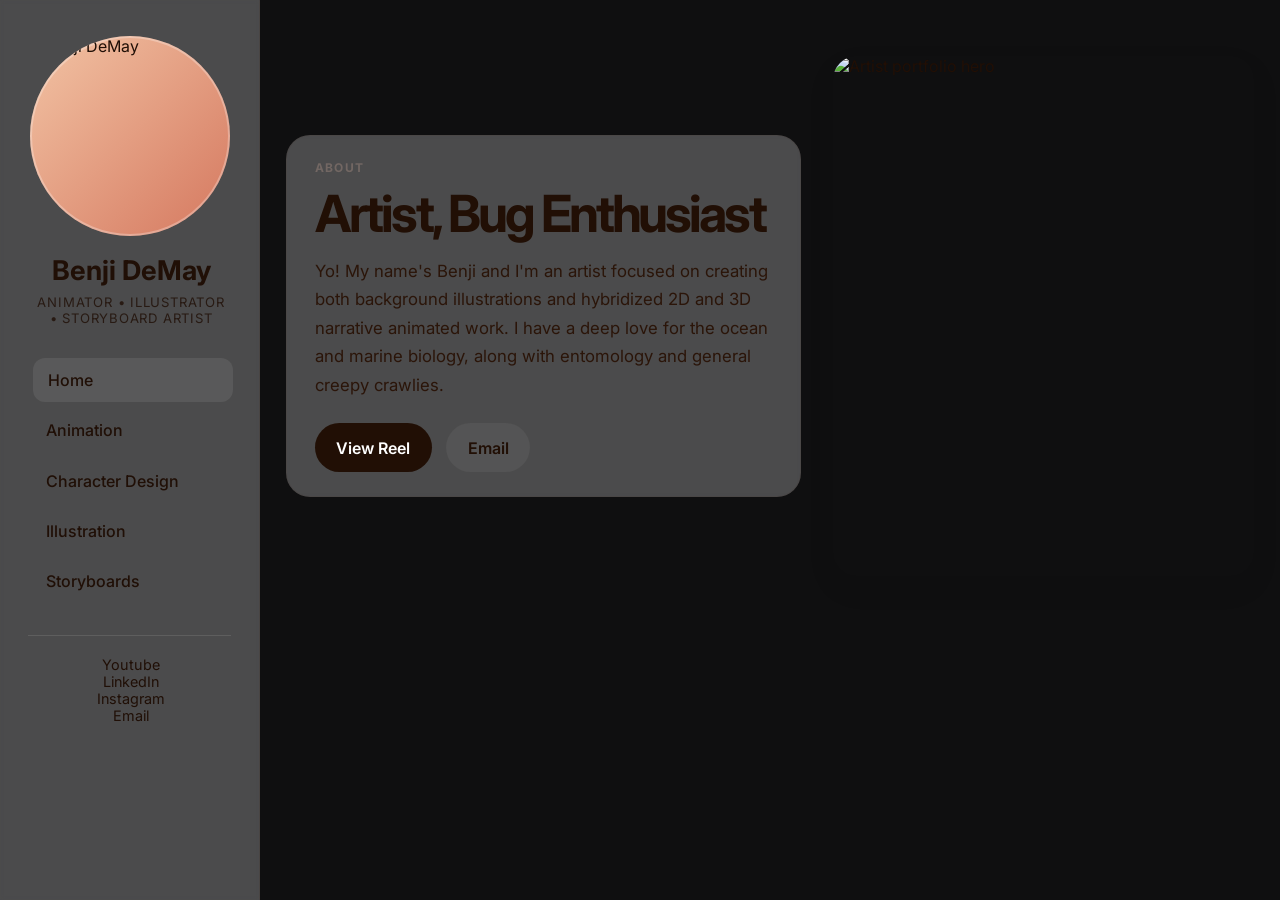
==== commit c8ec55a7: "Update" ====
--- a/index.html
+++ b/index.html
@@ -16,8 +16,10 @@
     <div class="app-shell">
       <aside class="sidebar">
         <div class="avatar-wrap">
-          <div class="avatar">AR</div>
-        </div>
+          <div class="avatar">
+  <img src="https://github.com/PalmettoPeril/Benji-DeMay-Portfolio/blob/main/B_DeMay_Avatar.png?raw=true" alt="Benji DeMay" />
+</div>
+</div>
 
         <div class="brand-block">
           <h1>Benji DeMay</h1>
@@ -69,7 +71,7 @@
           <div class="hero-image">
             
             <img
-              src="https://images.unsplash.com/photo-1524504388940-b1c1722653e1?auto=format&fit=crop&w=900&q=80"
+              src="https://github.com/PalmettoPeril/Benji-DeMay-Portfolio/blob/main/thanksss.png?raw=true"
               alt="Artist portfolio hero" @media (max-width: 980px) {
   .hero {
     grid-template-columns: 1fr 1fr;
--- a/styles.css
+++ b/styles.css
@@ -162,13 +162,19 @@
   width: 200px;
   height: 200px;
   border-radius: 50%;
+  overflow: hidden;
   background: linear-gradient(135deg, #f2c3a4, #d5785f);
-  color: #1b1414;
   display: grid;
   place-items: center;
-  font-weight: 800;
-  letter-spacing: 0.08em;
   box-shadow: inset 0 0 0 2px rgba(255, 255, 255, 0.28);
+}
+
+.avatar img {
+  width: 100%;
+  height: 100%;
+  object-fit: cover;
+  object-position: center;
+  display: block;
 }
 
 .avatar.small {
@@ -859,4 +865,50 @@
   font-size: 0.9rem !important;
   font-weight: 600 !important;
   cursor: pointer !important;
+  
+}
+ .storyboard-page .storyboard-grid {
+  display: grid;
+  grid-template-columns: repeat(auto-fit, minmax(240px, 1fr));
+  gap: 1rem;
+}
+
+.storyboard-page .storyboard-card {
+  background: rgba(255, 255, 255, 0.25);
+  backdrop-filter: blur(2px);
+  -webkit-backdrop-filter: blur(2px);
+  border: 1px solid rgba(61, 35, 22, 0.08);
+  border-radius: 18px;
+  box-shadow: 0 12px 28px rgba(0, 0, 0, 0.08);
+  overflow: hidden;
+}
+
+.storyboard-page .storyboard-trigger {
+  display: block;
+  width: 100%;
+  padding: 0;
+  border: none;
+  background: transparent;
+  cursor: pointer;
+}
+
+.storyboard-page .storyboard-trigger img {
+  width: 100%;
+  height: 320px;
+  object-fit: cover;
+  object-position: top center;
+  display: block;
+}
+
+.storyboard-page .storyboard-meta {
+  background: rgba(255, 255, 255, 0.12);
+  border-top: 1px solid rgba(61, 35, 22, 0.08);
+  padding: 0.9rem 1rem 1rem;
+}
+
+.storyboard-page .storyboard-meta h3 {
+  margin: 0;
+  font-size: 1rem;
+  color: #1f1a1a;
+  line-height: 1.4;
 }
